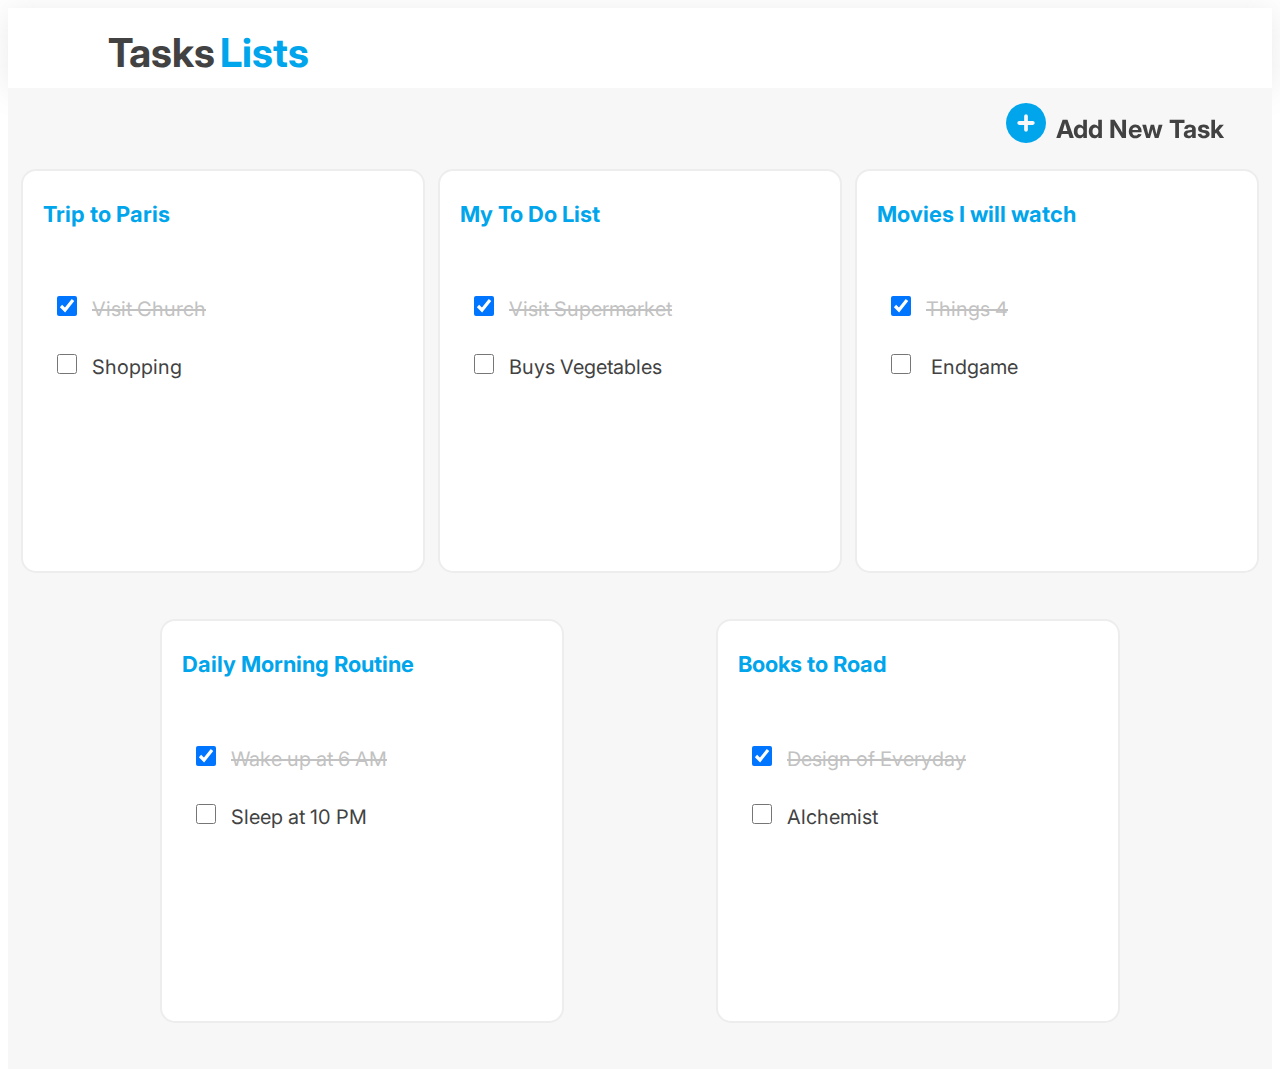
==== index.html @ 75361618 "Rename Index.html to index.html" ====
<!DOCTYPE html>
<html lang="en">
<head>
    <meta charset="UTF-8">
    <meta http-equiv="X-UA-Compatible" content="IE=edge">
    <meta name="viewport" content="width=device-width, initial-scale=1.0">
    <title>Todo App UI</title>
    <link href="index.css" rel="stylesheet">
    <link rel="preconnect" href="https://fonts.googleapis.com">
    <link rel="preconnect" href="https://fonts.gstatic.com" crossorigin>
    <link href="https://fonts.googleapis.com/css2?family=Inter:wght@400&display=swap" rel="stylesheet">
    <link href="https://cdnjs.cloudflare.com/ajax/libs/font-awesome/6.3.0/css/all.min.css" rel="stylesheet">
</head>
<body>
    <a href="Popup.html" style="text-decoration: none; color: initial;">
    <div class="heading-container">
        <span id="tasks">Tasks</span><span id="lists">Lists</span>
    </div>
    <div class="add-item">
            <i class="fa-sharp fa-solid fa-circle-plus" style="color: #00A5EC; padding-right: 10px; font-size: 40px;"></i>Add New Task
    </div>
    <div class="item-container">
        <div class="items">
            <h2>Trip to Paris</h2><br>
            <p><input type="checkbox" class="checkbox" checked>Visit Church</p>
            <h3><input type="checkbox" class="checkbox">Shopping</h3>
        </div>
        <div class="items">
            <h2>My To Do List</h2><br>
            <p><input type="checkbox" class="checkbox" checked>Visit Supermarket</p>
            <h3><input type="checkbox" class="checkbox">Buys Vegetables</h3>
        </div>
        <div class="items">
            <h2>Movies I will watch</h2><br>
            <p><input type="checkbox" class="checkbox" checked>Things 4</p>
            <h3><input type="checkbox" class="checkbox"> Endgame</h3>
        </div>
        <div class="items" id="item4">
            <h2>Daily Morning Routine</h2><br>
            <p><input type="checkbox" class="checkbox" checked>Wake up at 6 AM</p>
            <h3><input type="checkbox" class="checkbox">Sleep at 10 PM</h3>
        </div>
        <div class="items">
            <h2>Books to Road</h2><br>
            <p><input type="checkbox" class="checkbox" checked>Design of Everyday</p>
            <h3><input type="checkbox" class="checkbox">Alchemist</h3>
        </div>
    </div>
</a>
</body>
</html>
---- index.css ----
.heading-container{
    position: static;
    background: #FFFFFF;
    box-shadow: 0px 3px 30px #7B7B7B29;
    padding-top: 20px;
    padding-left: 100px;
    height: 60px;
}

#tasks{
    font: normal bold 40px Inter;
    color: #424242;
    margin-right: 5px;
}

#lists{
    font: normal bold 40px Inter;
    color: #00A5EC;
}

.add-item{
    position: fixed;
    padding-top: 15px;
    font: normal bold 25px Inter;
    color: #424242;
    cursor: pointer;
    padding-left: 78%;
}

.item-container{
    padding-top: 81px;
    display: flex;
    flex-wrap: wrap;
    justify-content: space-evenly;
    background: #F7F7F7;
    height: 900px;
    
}

.items{
    width: 400px;
    height: 400px;
    background: #FFFFFF;
    border: 2px solid #EDEDED;
    border-radius: 15px;
    cursor: pointer;
}

.items h2{
    text-align: left;
    padding-left: 20px;
    font: normal bold 22px Inter;
    color: #00A5EC;
    margin-top: 30px;
}

.items p{
    padding-left: 30px;
    font: normal 20px Inter;
    text-decoration: line-through;
    color: #C2C2C2;
    margin-top: 30px;
}

.items h3{
    padding-left: 30px;
    font: normal 20px Inter;
    color: #424242;
    margin-top: 30px;
}

.items:hover{
    box-shadow: 0px 0px 10px #67676729;
}

.checkbox{
    width: 20px;
    height: 20px;
    margin-right: 15px;
}
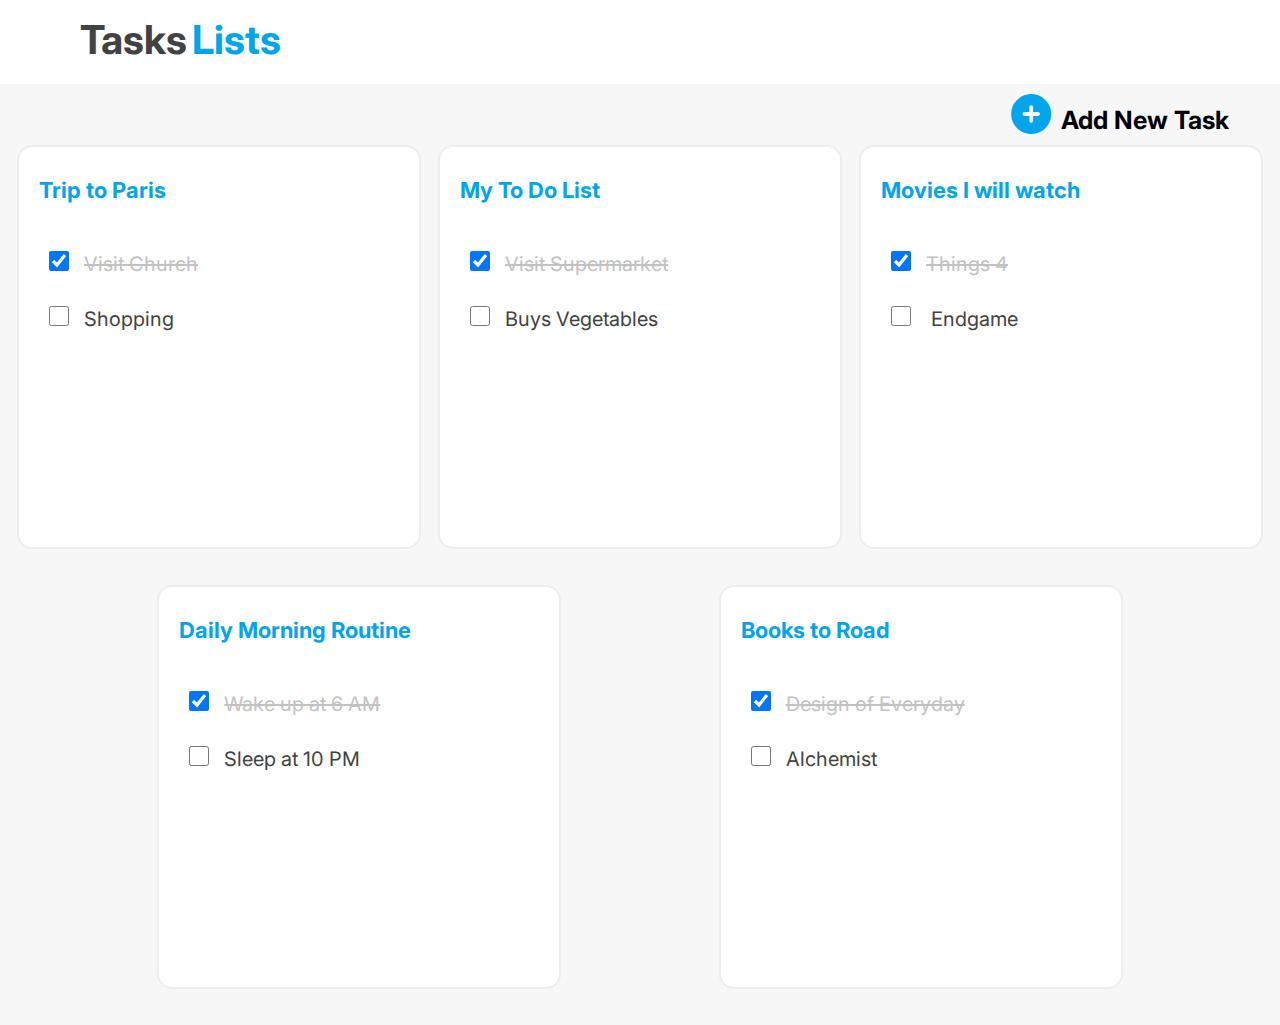
==== commit 8883f1e9: "Changes" ====
--- a/index.html
+++ b/index.html
@@ -13,12 +13,17 @@
 </head>
 <body>
     <a href="Popup.html" style="text-decoration: none; color: initial;">
-    <div class="heading-container">
-        <span id="tasks">Tasks</span><span id="lists">Lists</span>
-    </div>
-    <div class="add-item">
-            <i class="fa-sharp fa-solid fa-circle-plus" style="color: #00A5EC; padding-right: 10px; font-size: 40px;"></i>Add New Task
-    </div>
+        <div class="heading-container">
+            <div class="main-heading">
+                <span id="tasks">Tasks</span><span id="lists">Lists</span>
+            </div>
+                <div class="add-item">
+                    <i class="fa-sharp fa-solid fa-circle-plus" id="circle" style="color: #00A5EC; padding-right: 10px; font-size: 40px;">
+                    </i>Add New Task
+                </div>
+            </div>
+          
+        </div>
     <div class="item-container">
         <div class="items">
             <h2>Trip to Paris</h2><br>
@@ -35,7 +40,7 @@
             <p><input type="checkbox" class="checkbox" checked>Things 4</p>
             <h3><input type="checkbox" class="checkbox"> Endgame</h3>
         </div>
-        <div class="items" id="item4">
+        <div class="items">
             <h2>Daily Morning Routine</h2><br>
             <p><input type="checkbox" class="checkbox" checked>Wake up at 6 AM</p>
             <h3><input type="checkbox" class="checkbox">Sleep at 10 PM</h3>
--- a/index.css
+++ b/index.css
@@ -1,40 +1,46 @@
-.heading-container{
-    position: static;
+*{
+    margin: 0%;
+}
+
+.main-heading{
+    padding-top: 15px;
+    padding-left: 80px;
+    padding-bottom: 20px;
     background: #FFFFFF;
     box-shadow: 0px 3px 30px #7B7B7B29;
-    padding-top: 20px;
-    padding-left: 100px;
-    height: 60px;
+    font: normal bold 40px Inter;
+    height: 100%;
 }
 
-#tasks{
-    font: normal bold 40px Inter;
+#tasks{  
     color: #424242;
     margin-right: 5px;
 }
 
 #lists{
-    font: normal bold 40px Inter;
     color: #00A5EC;
 }
 
 .add-item{
-    position: fixed;
-    padding-top: 15px;
+    cursor: pointer;
     font: normal bold 25px Inter;
-    color: #424242;
-    cursor: pointer;
-    padding-left: 78%;
+    padding-left: 79%;
+    background: #F7F7F7;
+    padding-bottom: 10px;
+    padding-top: 10px;
+}
+
+.allcontain{
+    filter: brightness(40%);
+    -webkit-filter: brightness(40%);
 }
 
 .item-container{
-    padding-top: 81px;
     display: flex;
     flex-wrap: wrap;
     justify-content: space-evenly;
     background: #F7F7F7;
-    height: 900px;
-    
+    height: 55em;
 }
 
 .items{
@@ -78,3 +84,45 @@
     height: 20px;
     margin-right: 15px;
 }
+
+@media(max-width:480px){
+    .heading-container{
+        font: normal bold 25px Inter;
+        padding-left: 10px;
+        height: 40px;
+        padding-top: 2%;
+        box-shadow: 10px #7B7B7B29;
+        margin-bottom: 10px;
+    }
+
+    .add-item{
+        padding-top: 2%;
+        padding-bottom: 2%;
+        padding-left: 40%;
+        position: static;
+    }
+
+    #add-new{
+        display: none;    
+    }
+
+    .item-container{
+        padding-top: 0%;
+    }
+
+    .items{
+        margin-bottom: 10px;
+    }
+
+    .items h2{
+        font-size: 18px;
+    }
+
+    .items p{
+        font-size: 16px;
+    }
+
+    .items h3{
+        font-size: 16px;
+    }
+}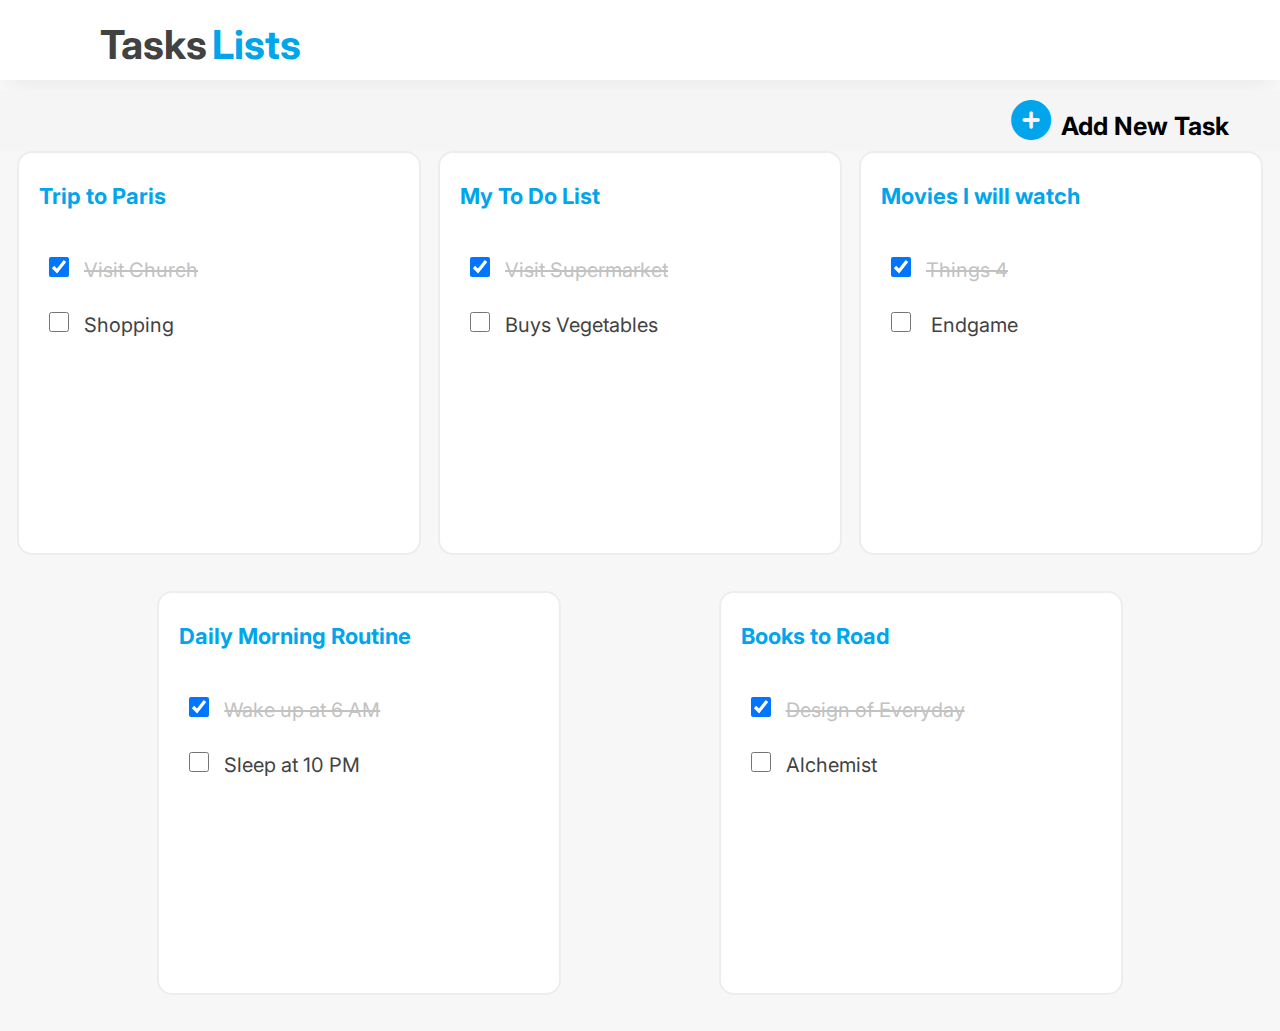
==== commit 73c2b584: "changes" ====
--- a/index.html
+++ b/index.html
@@ -14,16 +14,12 @@
 <body>
     <a href="Popup.html" style="text-decoration: none; color: initial;">
         <div class="heading-container">
-            <div class="main-heading">
                 <span id="tasks">Tasks</span><span id="lists">Lists</span>
-            </div>
+        </div>
                 <div class="add-item">
                     <i class="fa-sharp fa-solid fa-circle-plus" id="circle" style="color: #00A5EC; padding-right: 10px; font-size: 40px;">
                     </i>Add New Task
                 </div>
-            </div>
-          
-        </div>
     <div class="item-container">
         <div class="items">
             <h2>Trip to Paris</h2><br>
--- a/index.css
+++ b/index.css
@@ -2,14 +2,15 @@
     margin: 0%;
 }
 
-.main-heading{
-    padding-top: 15px;
-    padding-left: 80px;
-    padding-bottom: 20px;
+.heading-container{
+    position: static;
     background: #FFFFFF;
-    box-shadow: 0px 3px 30px #7B7B7B29;
+    box-shadow: 0px 12px 30px #7B7B7B29;
+    padding-top: 20px;
+    padding-left: 100px;
+    height: 60px;
+    margin-bottom: 10px;
     font: normal bold 40px Inter;
-    height: 100%;
 }
 
 #tasks{  
@@ -25,7 +26,7 @@
     cursor: pointer;
     font: normal bold 25px Inter;
     padding-left: 79%;
-    background: #F7F7F7;
+    background: #F5F5F5;
     padding-bottom: 10px;
     padding-top: 10px;
 }
